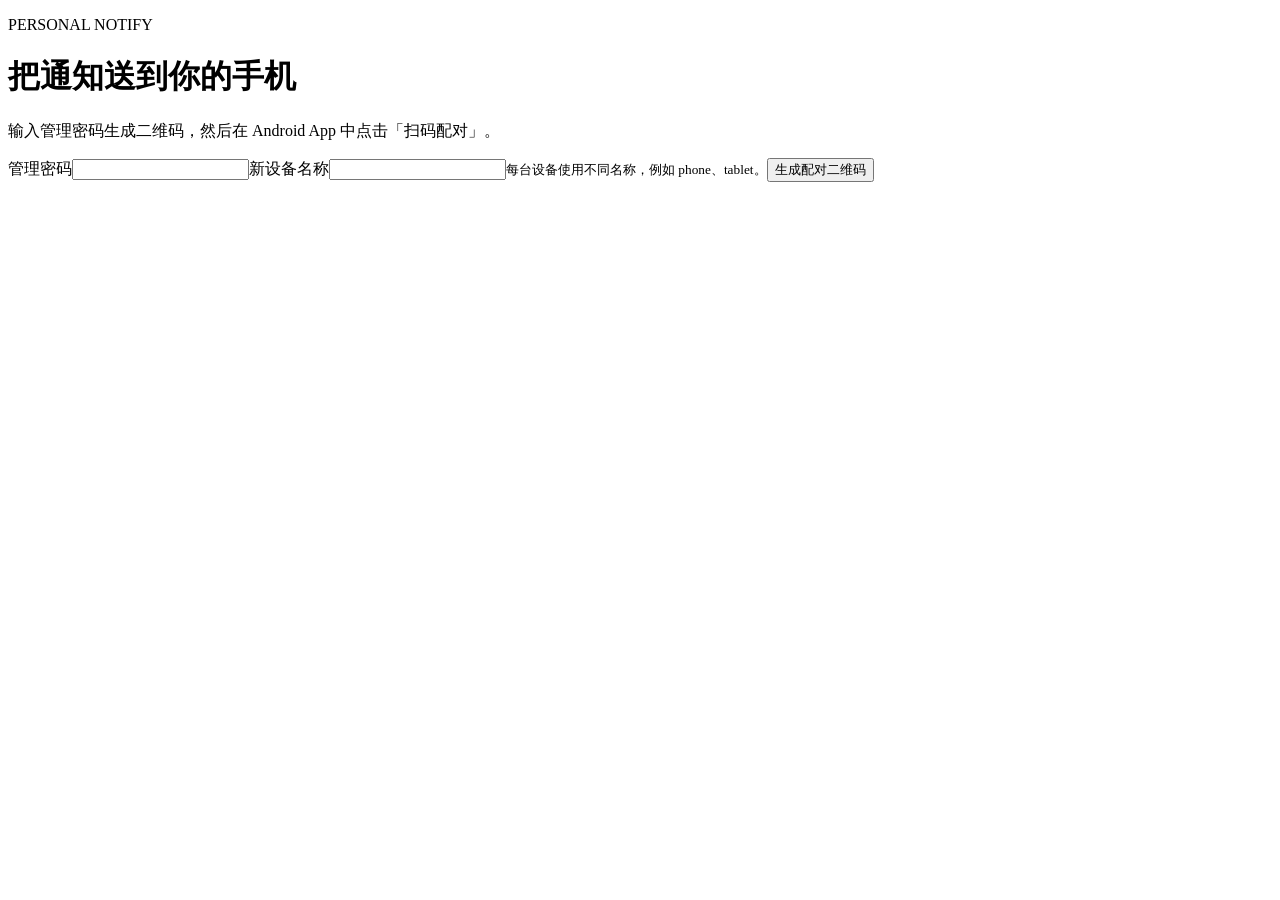
==== server/web/index.html @ b44c4c2d "feat: add personal notification app and server with CI and GHCR publishing" ====
<!doctype html>
<html lang="zh-CN"><head><meta charset="utf-8"><meta name="viewport" content="width=device-width,initial-scale=1"><title>Personal Notify · 设备配对</title><link rel="stylesheet" href="/pair.css"><script src="/pair.js" defer></script></head>
<body><main><p class="eyebrow">PERSONAL NOTIFY</p><h1>把通知送到你的手机</h1><p>输入管理密码生成二维码，然后在 Android App 中点击「扫码配对」。</p><form id="pair"><label for="password">管理密码</label><input id="password" type="password" autocomplete="current-password" required maxlength="256"><label for="device">新设备名称</label><input id="device" required pattern="[A-Za-z0-9_-]{1,64}" maxlength="64"><small>每台设备使用不同名称，例如 phone、tablet。</small><button id="generate">生成配对二维码</button></form><p id="status" role="status" aria-live="polite"></p><section id="result" hidden><img id="qr" alt="一次性设备配对二维码"><p id="expiry"></p><small>二维码仅供自己扫描，请勿分享。失效后可重新生成。</small></section></main></body></html>
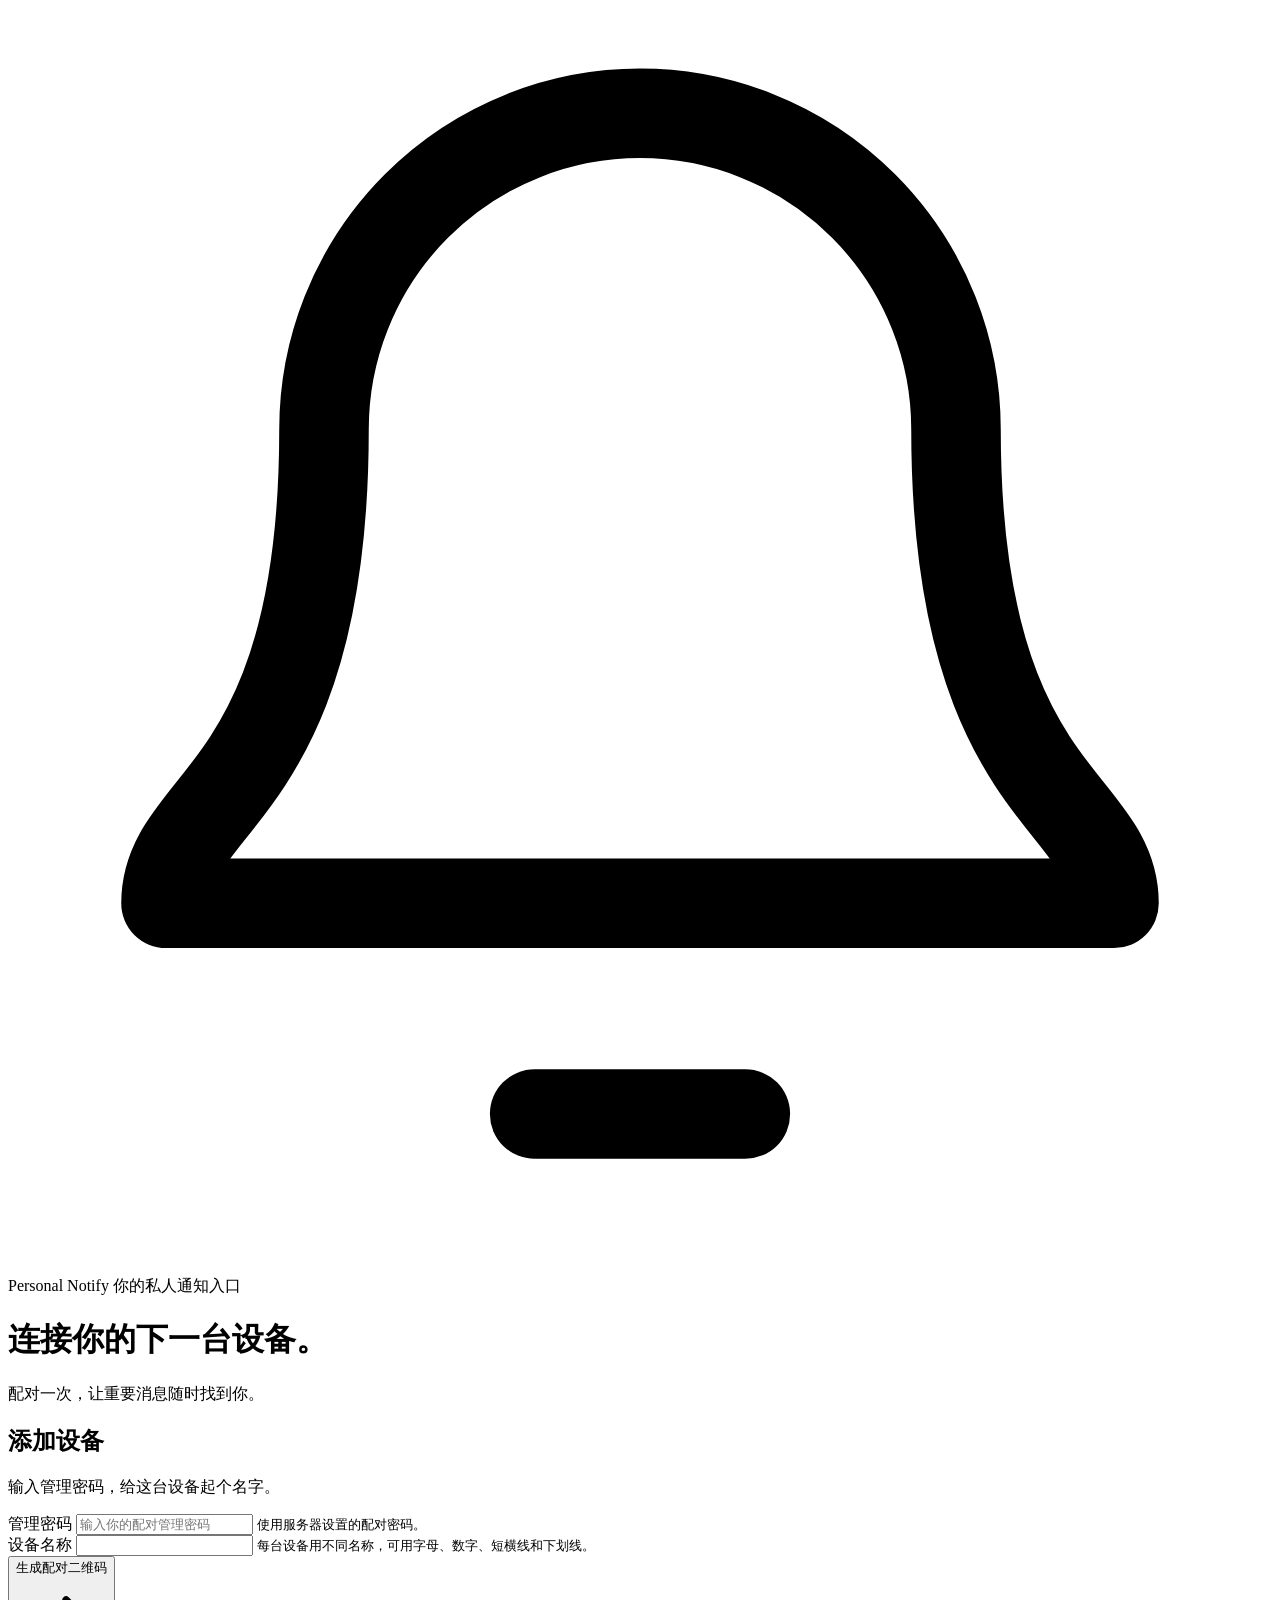
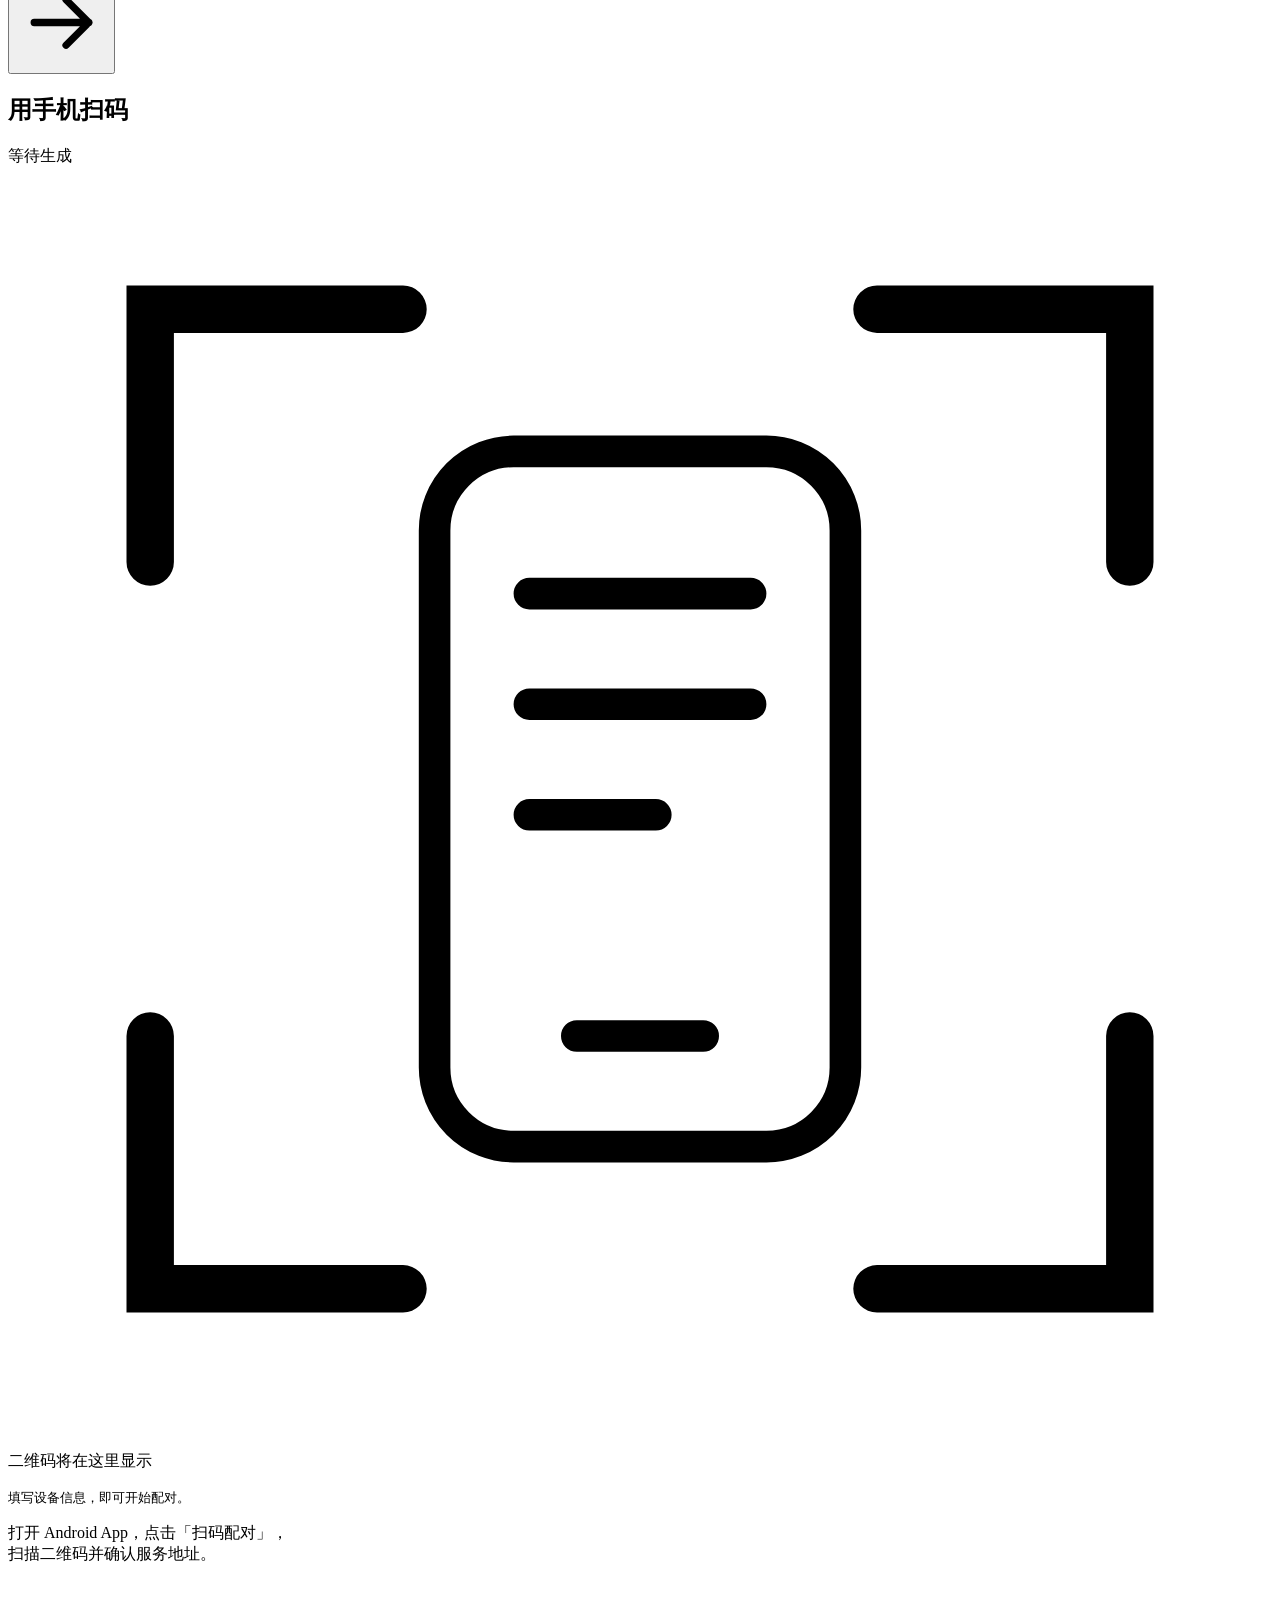
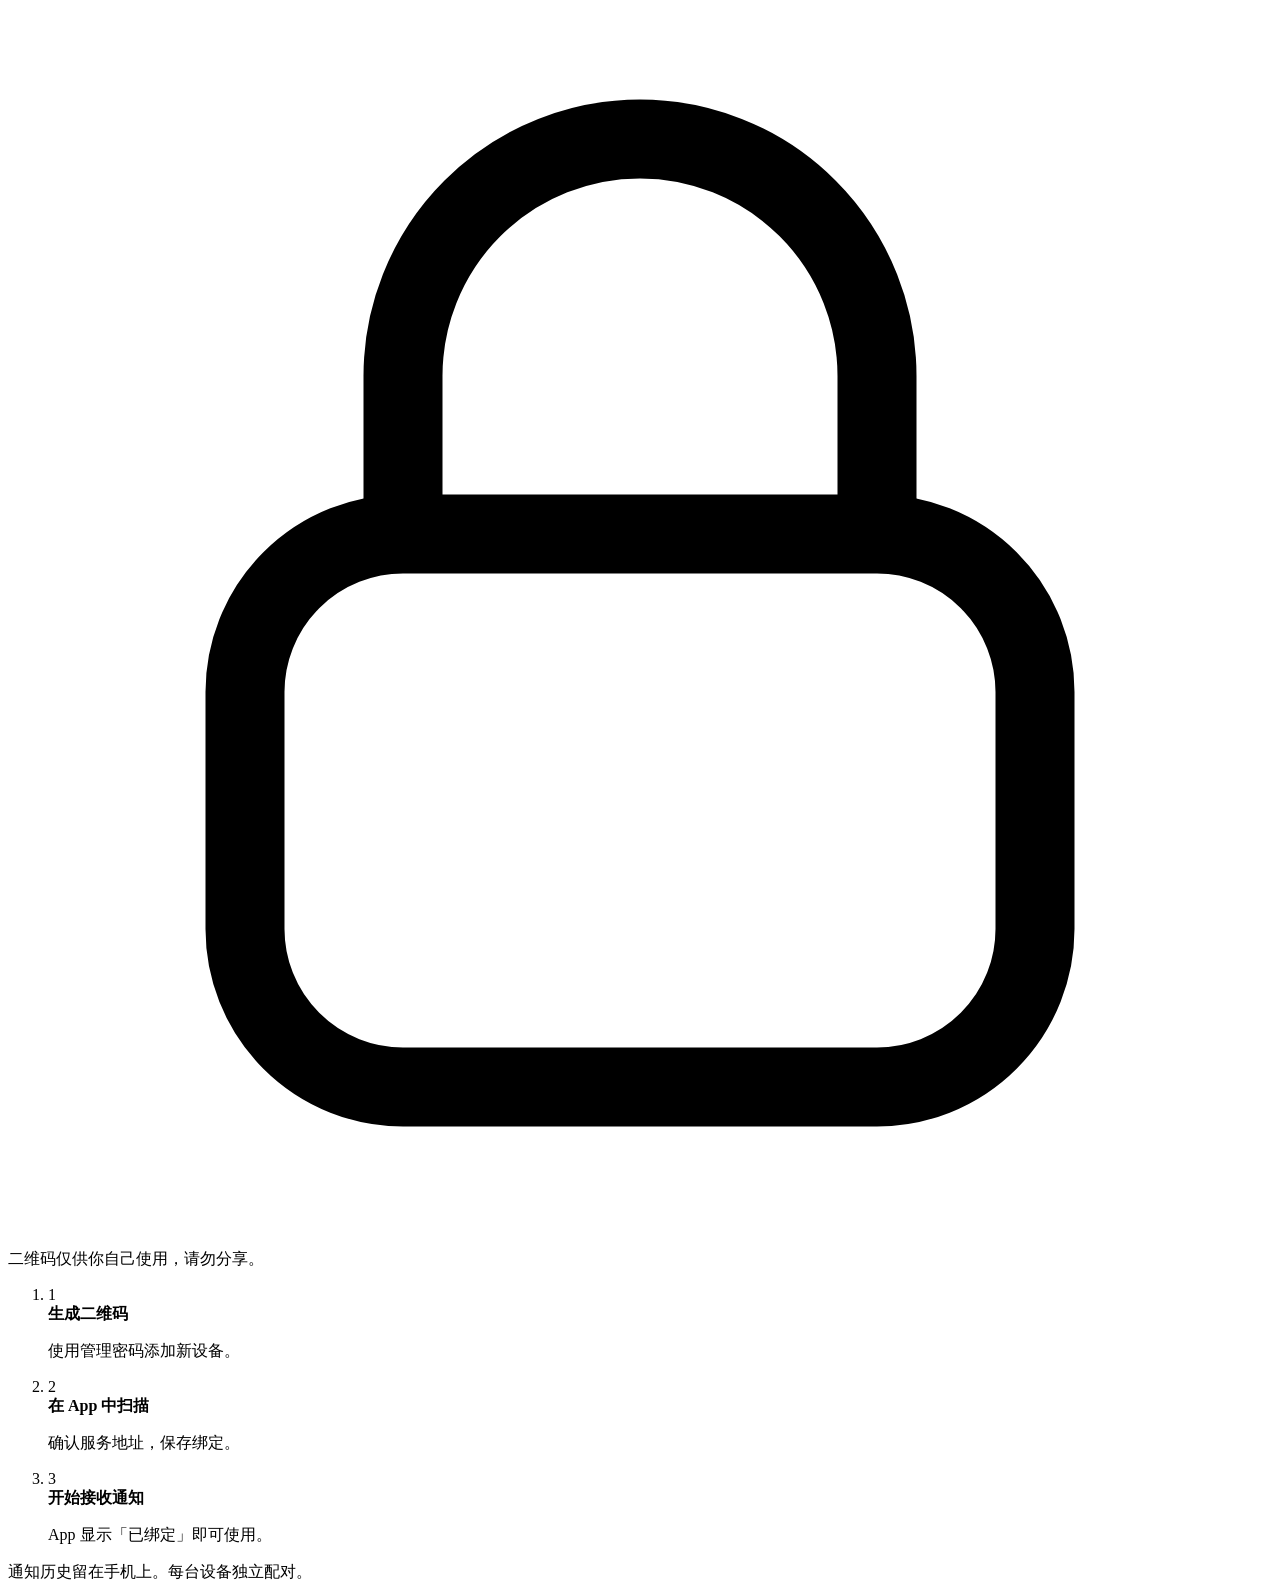
==== commit e2d38433: "feat: refresh device pairing web UI" ====
--- a/server/web/index.html
+++ b/server/web/index.html
@@ -1,3 +1,69 @@
 <!doctype html>
-<html lang="zh-CN"><head><meta charset="utf-8"><meta name="viewport" content="width=device-width,initial-scale=1"><title>Personal Notify · 设备配对</title><link rel="stylesheet" href="/pair.css"><script src="/pair.js" defer></script></head>
-<body><main><p class="eyebrow">PERSONAL NOTIFY</p><h1>把通知送到你的手机</h1><p>输入管理密码生成二维码，然后在 Android App 中点击「扫码配对」。</p><form id="pair"><label for="password">管理密码</label><input id="password" type="password" autocomplete="current-password" required maxlength="256"><label for="device">新设备名称</label><input id="device" required pattern="[A-Za-z0-9_-]{1,64}" maxlength="64"><small>每台设备使用不同名称，例如 phone、tablet。</small><button id="generate">生成配对二维码</button></form><p id="status" role="status" aria-live="polite"></p><section id="result" hidden><img id="qr" alt="一次性设备配对二维码"><p id="expiry"></p><small>二维码仅供自己扫描，请勿分享。失效后可重新生成。</small></section></main></body></html>
+<html lang="zh-CN">
+<head>
+  <meta charset="utf-8">
+  <meta name="viewport" content="width=device-width,initial-scale=1">
+  <meta name="theme-color" content="#f0f5fc">
+  <title>设备配对 · Personal Notify</title>
+  <link rel="stylesheet" href="/pair.css">
+  <script src="/pair.js" defer></script>
+</head>
+<body>
+  <div class="page">
+    <header class="brand">
+      <span class="brand-icon" aria-hidden="true"><svg viewBox="0 0 24 24" fill="none"><path d="M18 8a6 6 0 0 0-12 0c0 7-3 7-3 9h18c0-2-3-2-3-9Z" stroke="currentColor" stroke-width="1.7" stroke-linejoin="round"/><path d="M10 21h4" stroke="currentColor" stroke-width="1.7" stroke-linecap="round"/></svg></span>
+      <span>Personal Notify</span>
+      <span class="brand-caption">你的私人通知入口</span>
+    </header>
+    <main>
+      <div class="intro">
+        <h1>连接你的下一台设备。</h1>
+        <p>配对一次，让重要消息随时找到你。</p>
+      </div>
+      <div class="pairing-panel">
+        <section class="setup" aria-labelledby="setup-title">
+          <h2 id="setup-title">添加设备</h2>
+          <p class="section-description">输入管理密码，给这台设备起个名字。</p>
+          <form id="pair">
+            <div class="field">
+              <label for="password">管理密码</label>
+              <input id="password" type="password" autocomplete="current-password" placeholder="输入你的配对管理密码" required maxlength="256" aria-describedby="password-help">
+              <small id="password-help">使用服务器设置的配对密码。</small>
+            </div>
+            <div class="field">
+              <label for="device">设备名称</label>
+              <input id="device" required pattern="[A-Za-z0-9_-]{1,64}" maxlength="64" spellcheck="false" autocomplete="off" aria-describedby="device-help">
+              <small id="device-help">每台设备用不同名称，可用字母、数字、短横线和下划线。</small>
+            </div>
+            <button id="generate" type="submit"><span>生成配对二维码</span><svg viewBox="0 0 20 20" fill="none" aria-hidden="true"><path d="M4 10h12m-5-5 5 5-5 5" stroke="currentColor" stroke-width="1.6" stroke-linecap="round" stroke-linejoin="round"/></svg></button>
+            <p id="status" role="status" aria-live="polite" aria-atomic="true"></p>
+          </form>
+        </section>
+        <section class="scan" aria-labelledby="scan-title">
+          <div class="scan-heading"><h2 id="scan-title">用手机扫码</h2><span id="scan-state" class="state">等待生成</span></div>
+          <div class="qr-space">
+            <div id="empty" class="empty">
+              <div class="scan-placeholder" aria-hidden="true"><svg viewBox="0 0 80 80" fill="none"><path d="M25 9H9v16m46-16h16v16M9 55v16h16m46-16v16H55" stroke="currentColor" stroke-width="3" stroke-linecap="round"/><rect x="27" y="18" width="26" height="44" rx="5" stroke="currentColor" stroke-width="2"/><path d="M36 55h8M33 27h14m-14 7h14m-14 7h8" stroke="currentColor" stroke-width="2" stroke-linecap="round"/></svg></div>
+              <p>二维码将在这里显示</p>
+              <small>填写设备信息，即可开始配对。</small>
+            </div>
+            <div id="result" hidden>
+              <div class="qr-frame"><img id="qr" alt="一次性设备配对二维码"></div>
+              <p id="paired-device" class="paired-device"></p>
+              <p id="expiry" class="expiry"></p>
+            </div>
+          </div>
+          <p class="scan-instruction">打开 Android App，点击「扫码配对」，<br>扫描二维码并确认服务地址。</p>
+          <p class="privacy-note"><svg viewBox="0 0 16 16" fill="none" aria-hidden="true"><rect x="3" y="7" width="10" height="7" rx="2" stroke="currentColor"/><path d="M5 7V5a3 3 0 0 1 6 0v2" stroke="currentColor"/></svg>二维码仅供你自己使用，请勿分享。</p>
+        </section>
+      </div>
+      <ol class="steps" aria-label="配对步骤">
+        <li><span class="step-number">1</span><div><strong>生成二维码</strong><p>使用管理密码添加新设备。</p></div></li>
+        <li><span class="step-number">2</span><div><strong>在 App 中扫描</strong><p>确认服务地址，保存绑定。</p></div></li>
+        <li><span class="step-number">3</span><div><strong>开始接收通知</strong><p>App 显示「已绑定」即可使用。</p></div></li>
+      </ol>
+    </main>
+    <footer>通知历史留在手机上。每台设备独立配对。</footer>
+  </div>
+</body>
+</html>
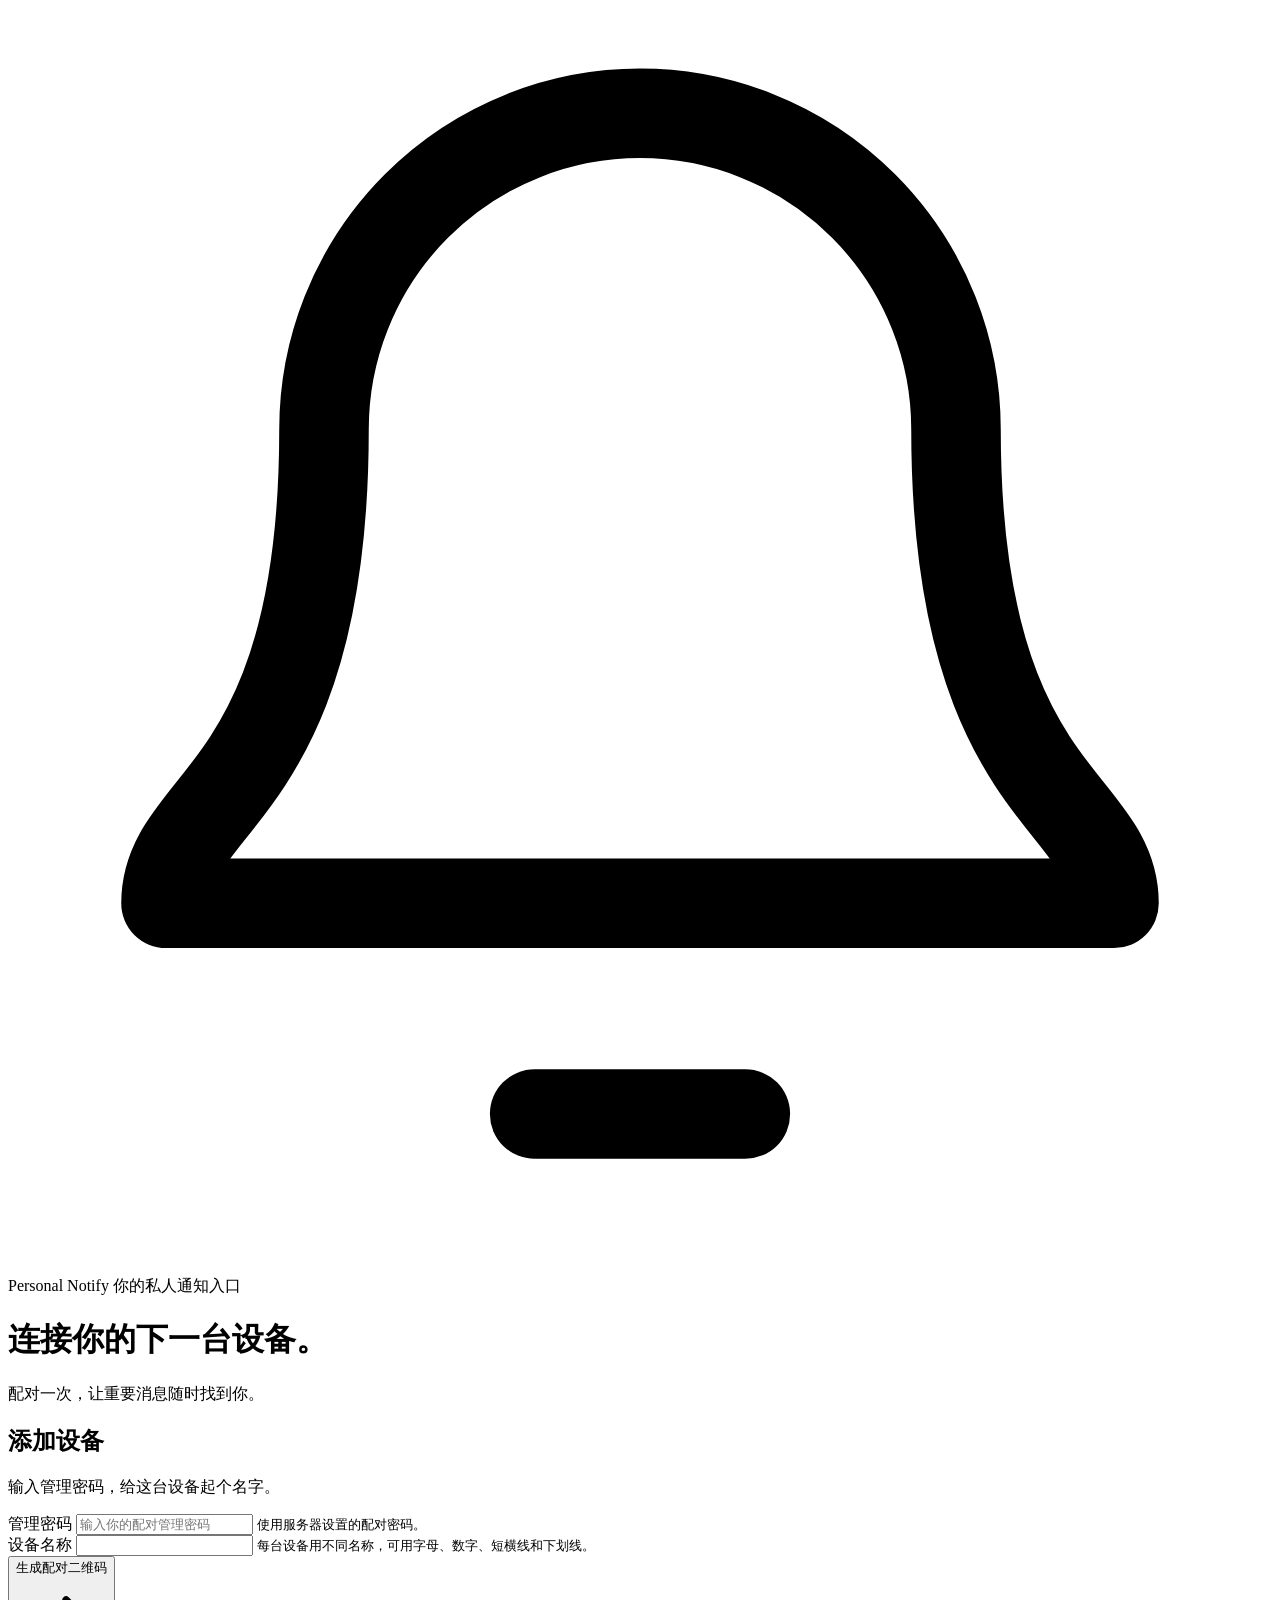
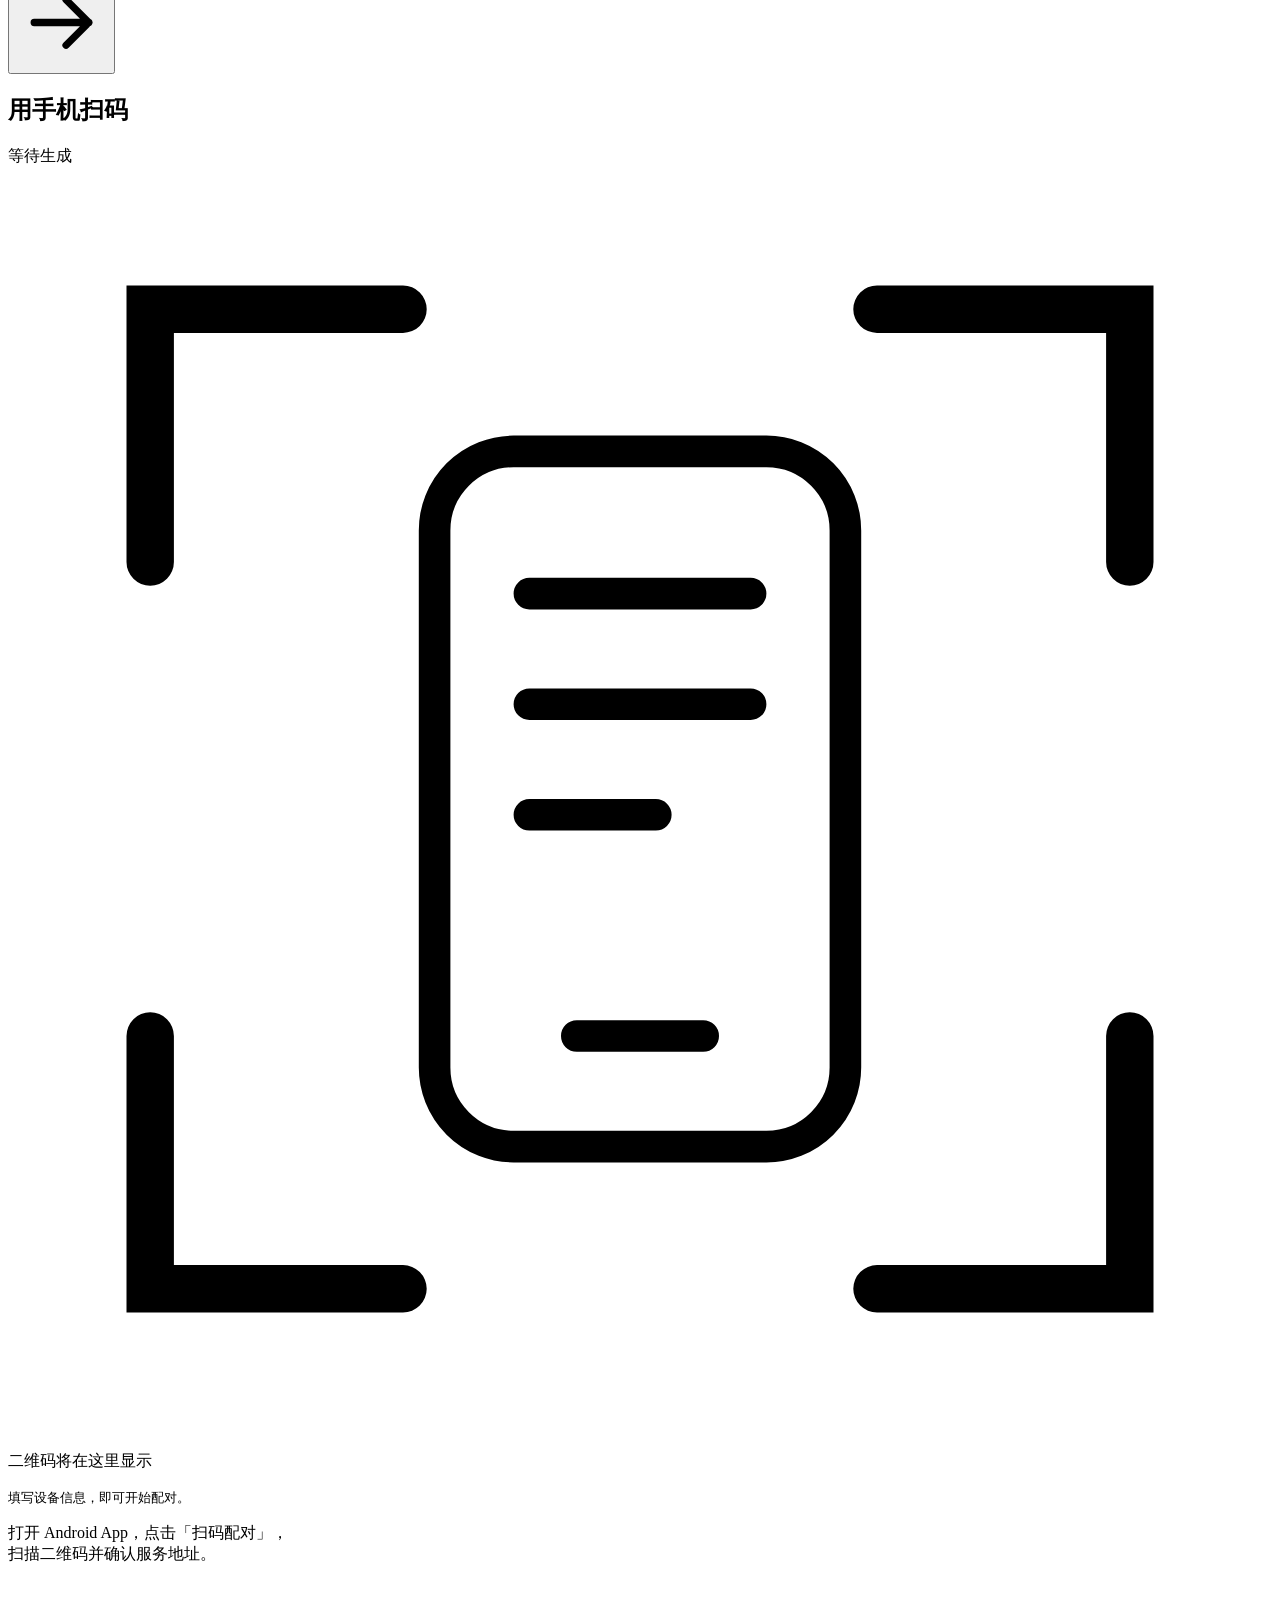
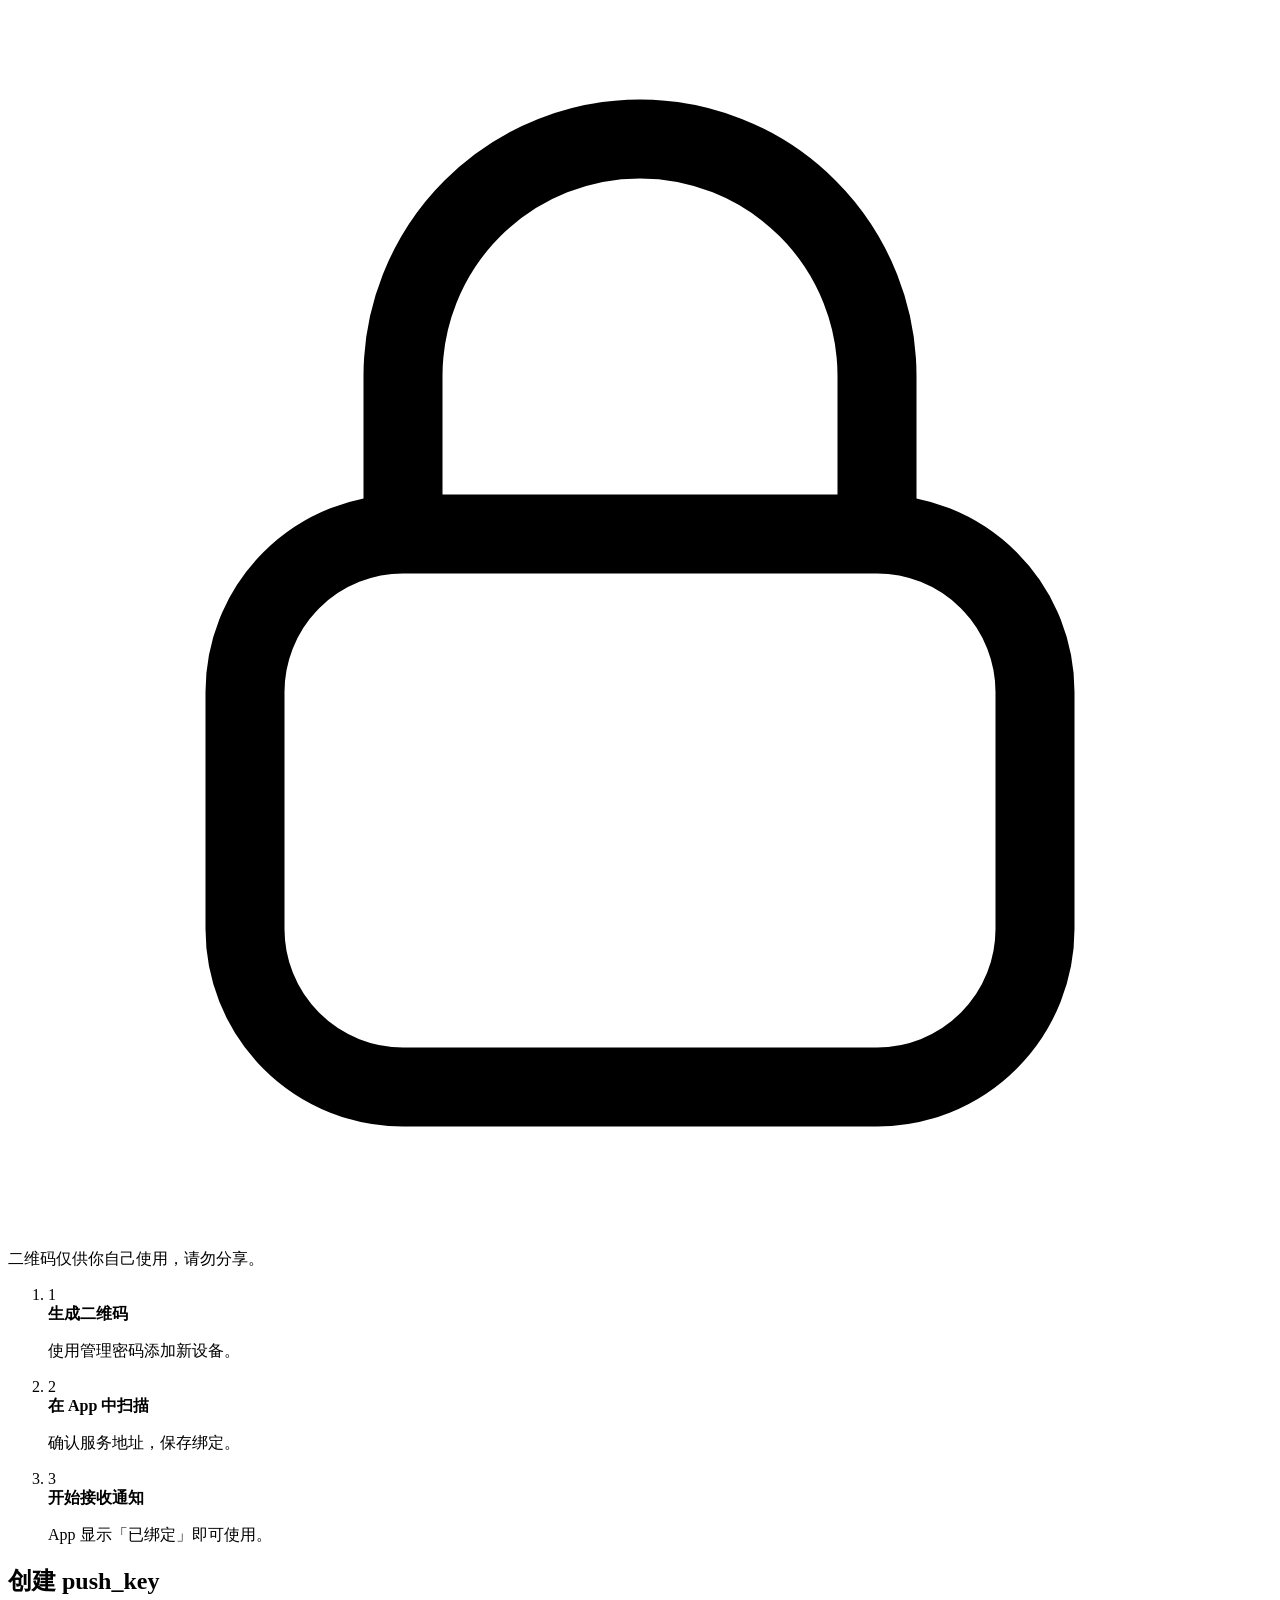
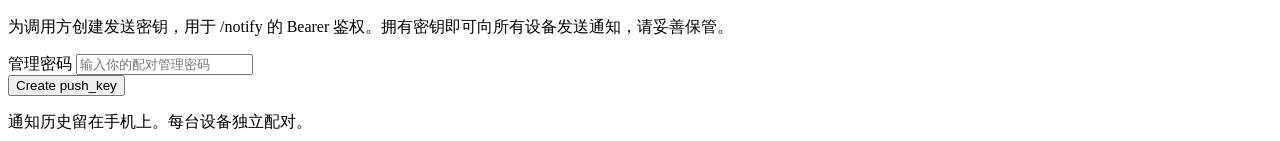
==== commit fdf23026: "feat: create push keys from web dashboard" ====
--- a/server/web/index.html
+++ b/server/web/index.html
@@ -4,7 +4,7 @@
   <meta charset="utf-8">
   <meta name="viewport" content="width=device-width,initial-scale=1">
   <meta name="theme-color" content="#f0f5fc">
-  <title>设备配对 · Personal Notify</title>
+  <title>Dashboard · Personal Notify</title>
   <link rel="stylesheet" href="/pair.css">
   <script src="/pair.js" defer></script>
 </head>
@@ -62,6 +62,24 @@
         <li><span class="step-number">2</span><div><strong>在 App 中扫描</strong><p>确认服务地址，保存绑定。</p></div></li>
         <li><span class="step-number">3</span><div><strong>开始接收通知</strong><p>App 显示「已绑定」即可使用。</p></div></li>
       </ol>
+      <section class="push-panel" aria-labelledby="push-title">
+        <h2 id="push-title">创建 push_key</h2>
+        <p class="section-description">为调用方创建发送密钥，用于 /notify 的 Bearer 鉴权。拥有密钥即可向所有设备发送通知，请妥善保管。</p>
+        <form id="push-key-form">
+          <div class="field">
+            <label for="push-password">管理密码</label>
+            <input id="push-password" type="password" autocomplete="current-password" required maxlength="256" placeholder="输入你的配对管理密码">
+          </div>
+          <button id="create-push-key" type="submit">Create push_key</button>
+        </form>
+        <p id="push-status" role="status" aria-live="polite" aria-atomic="true"></p>
+        <div id="push-result" hidden>
+          <label for="push-key">push_key（仅本次显示）</label>
+          <input id="push-key" readonly autocomplete="off" spellcheck="false" aria-describedby="push-help">
+          <small id="push-help">请立即复制保存，离开页面后无法再次查看。新建密钥不会替换已有密钥。</small>
+          <button id="copy-push-key" type="button">复制密钥</button>
+        </div>
+      </section>
     </main>
     <footer>通知历史留在手机上。每台设备独立配对。</footer>
   </div>
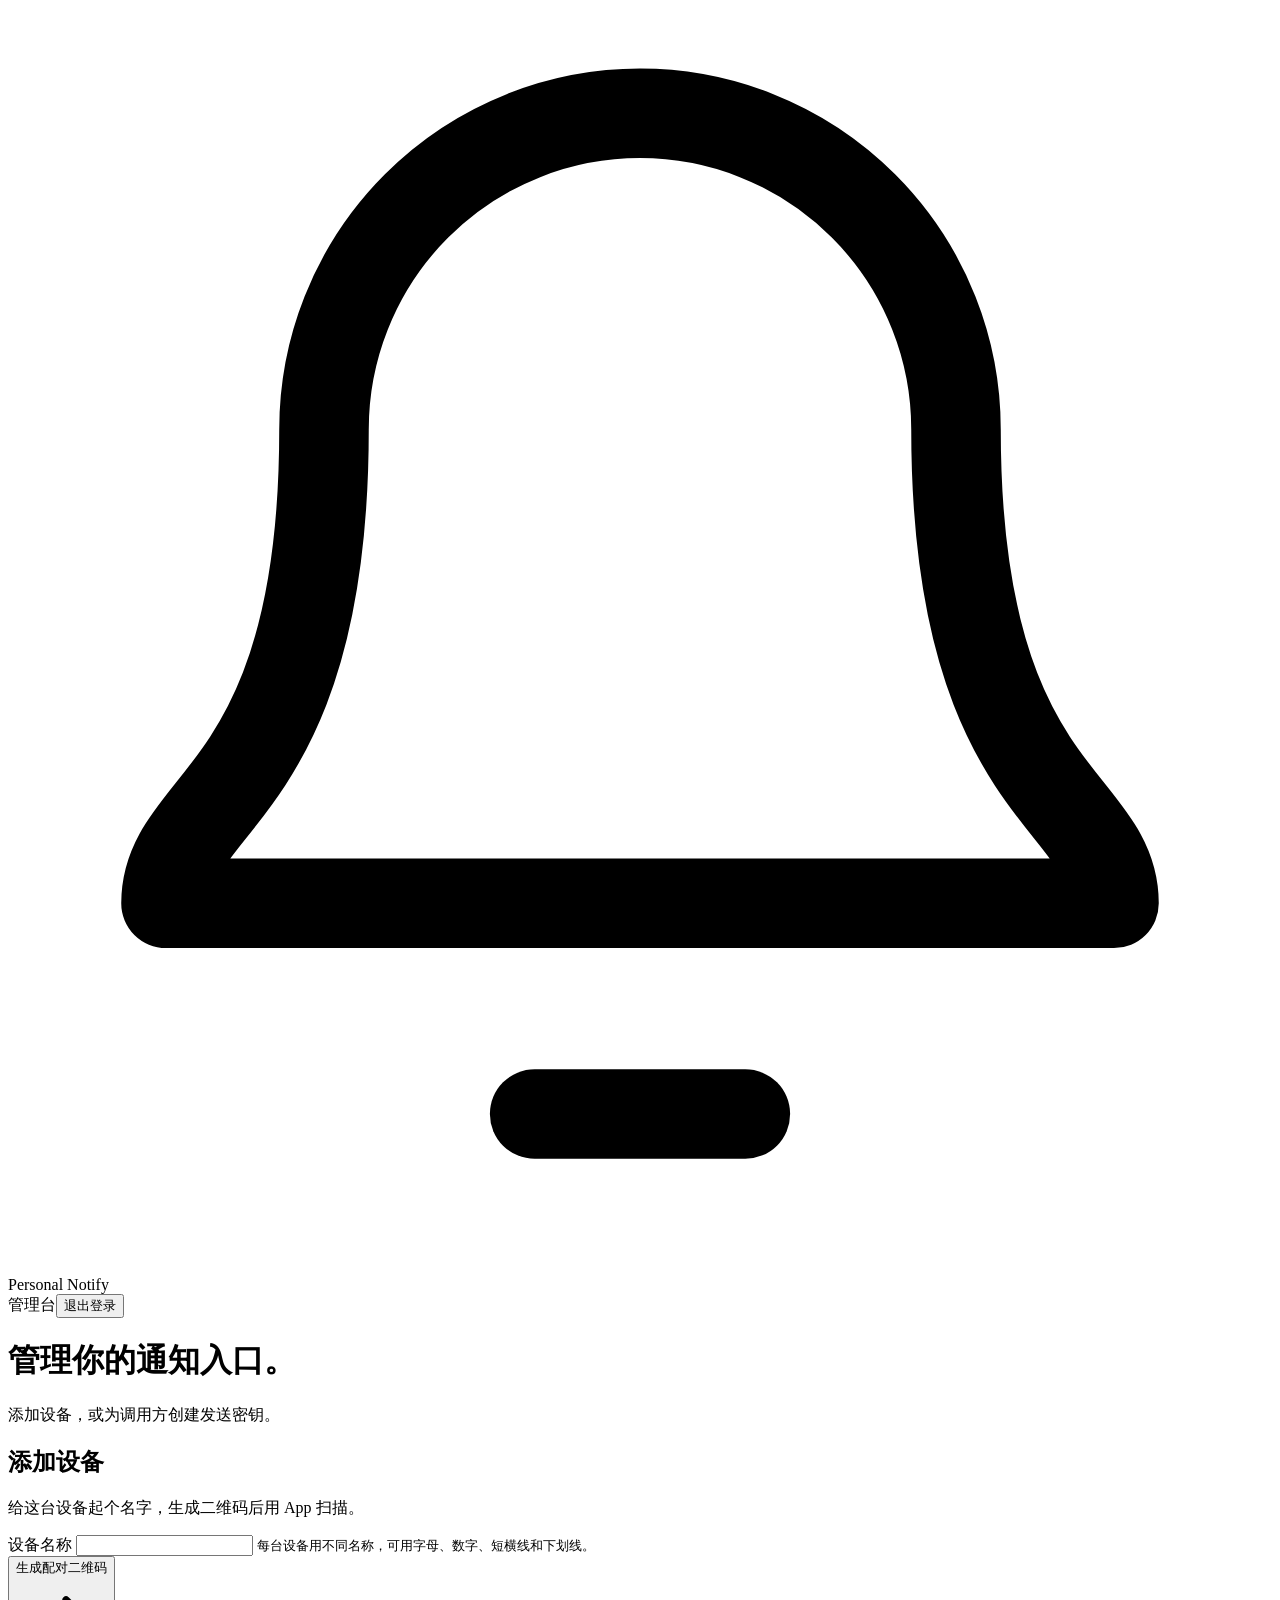
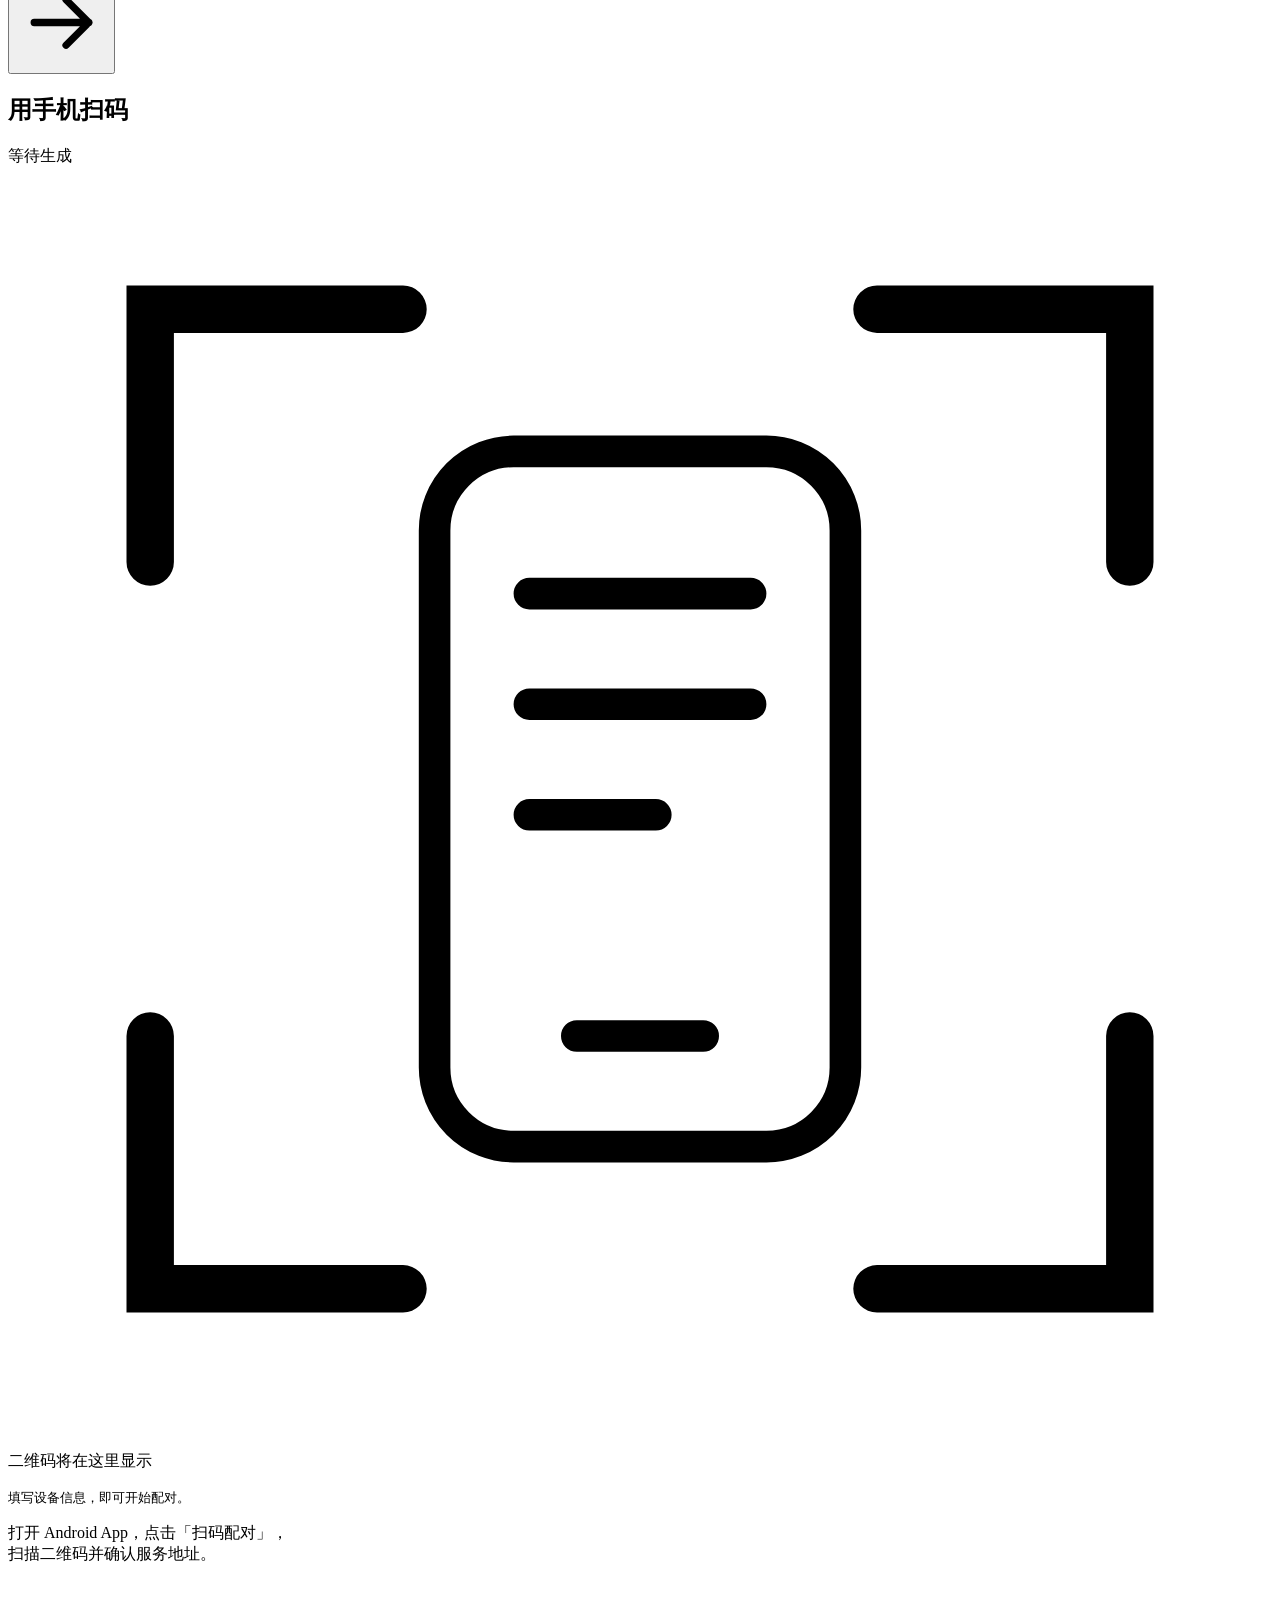
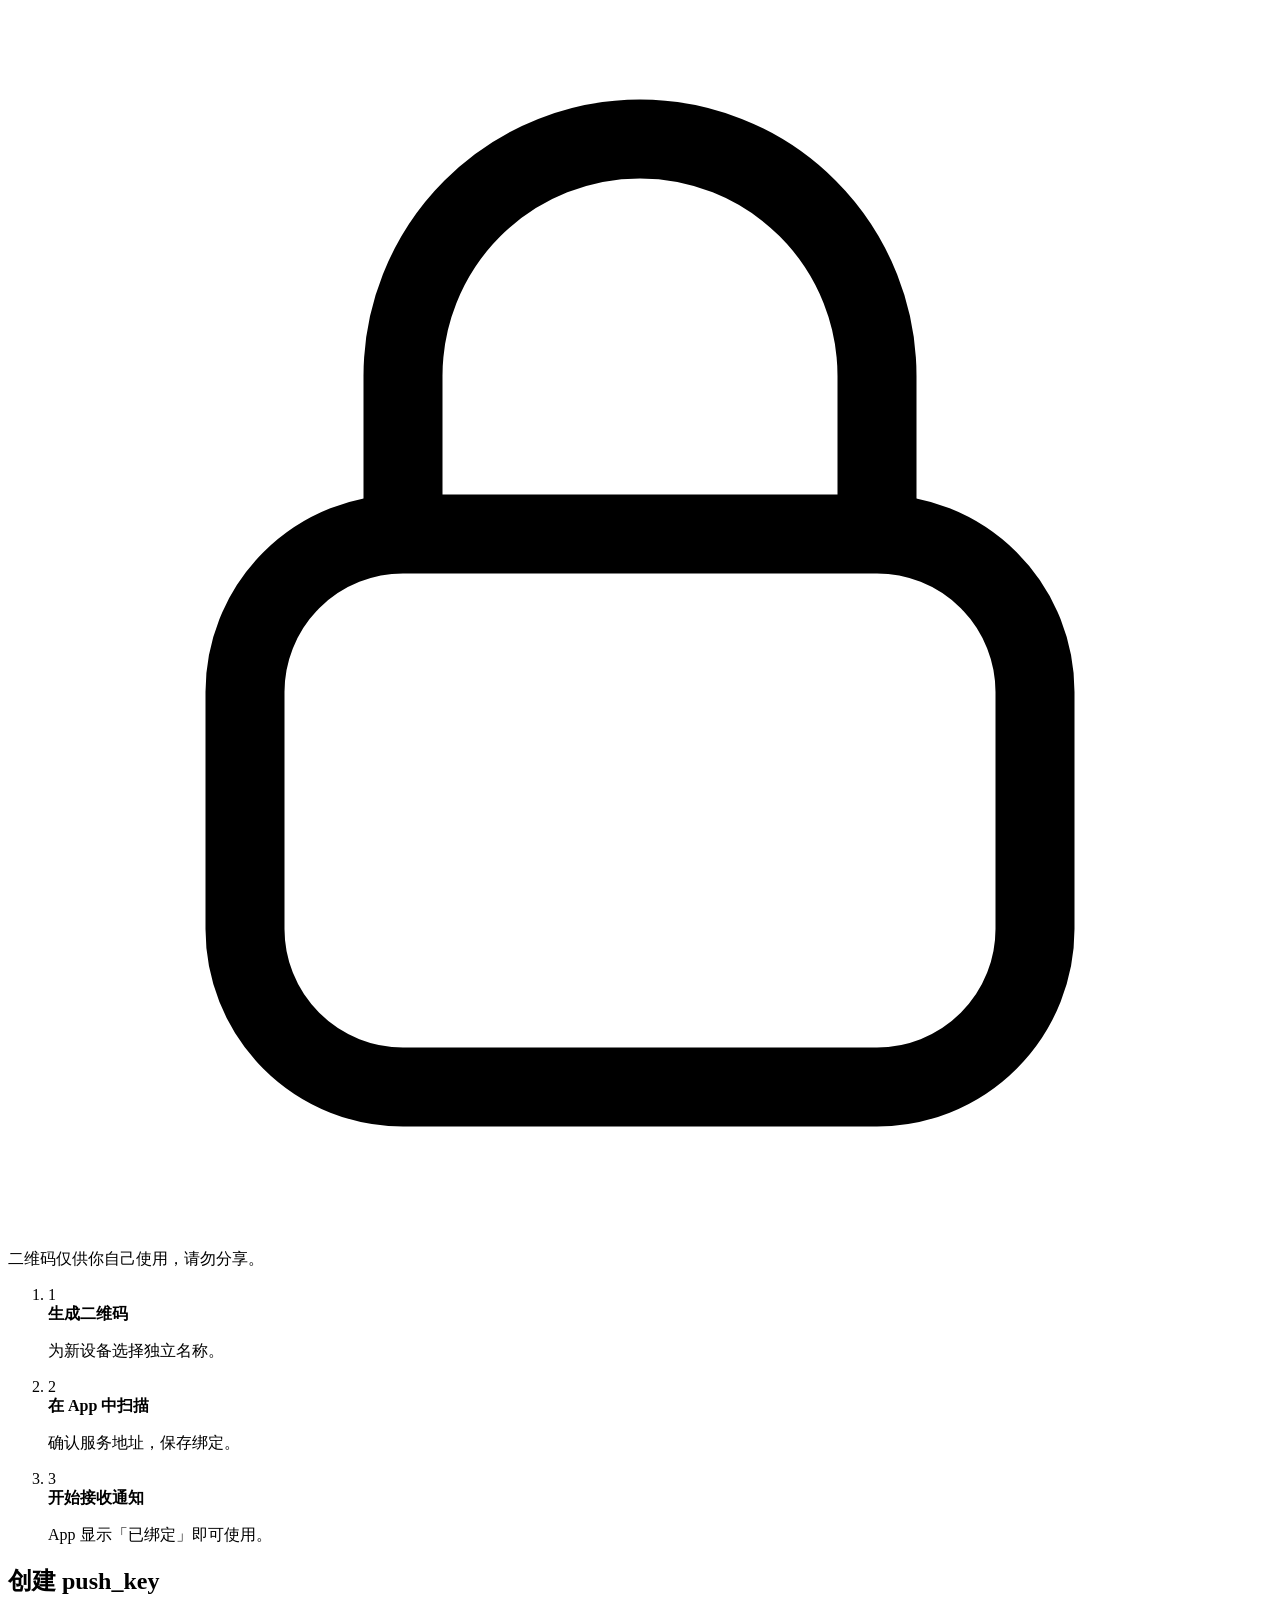
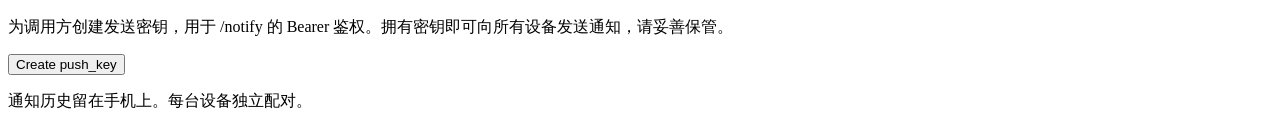
==== commit 4ac894ac: "feat: add authenticated dashboard login" ====
--- a/server/web/index.html
+++ b/server/web/index.html
@@ -13,23 +13,19 @@
     <header class="brand">
       <span class="brand-icon" aria-hidden="true"><svg viewBox="0 0 24 24" fill="none"><path d="M18 8a6 6 0 0 0-12 0c0 7-3 7-3 9h18c0-2-3-2-3-9Z" stroke="currentColor" stroke-width="1.7" stroke-linejoin="round"/><path d="M10 21h4" stroke="currentColor" stroke-width="1.7" stroke-linecap="round"/></svg></span>
       <span>Personal Notify</span>
-      <span class="brand-caption">你的私人通知入口</span>
+      <div class="account"><span>管理台</span><button id="logout" type="button">退出登录</button></div>
     </header>
     <main>
       <div class="intro">
-        <h1>连接你的下一台设备。</h1>
-        <p>配对一次，让重要消息随时找到你。</p>
+        <h1>管理你的通知入口。</h1>
+        <p>添加设备，或为调用方创建发送密钥。</p>
+        <p id="account-status" role="status" aria-live="polite"></p>
       </div>
       <div class="pairing-panel">
         <section class="setup" aria-labelledby="setup-title">
           <h2 id="setup-title">添加设备</h2>
-          <p class="section-description">输入管理密码，给这台设备起个名字。</p>
+          <p class="section-description">给这台设备起个名字，生成二维码后用 App 扫描。</p>
           <form id="pair">
-            <div class="field">
-              <label for="password">管理密码</label>
-              <input id="password" type="password" autocomplete="current-password" placeholder="输入你的配对管理密码" required maxlength="256" aria-describedby="password-help">
-              <small id="password-help">使用服务器设置的配对密码。</small>
-            </div>
             <div class="field">
               <label for="device">设备名称</label>
               <input id="device" required pattern="[A-Za-z0-9_-]{1,64}" maxlength="64" spellcheck="false" autocomplete="off" aria-describedby="device-help">
@@ -58,7 +54,7 @@
         </section>
       </div>
       <ol class="steps" aria-label="配对步骤">
-        <li><span class="step-number">1</span><div><strong>生成二维码</strong><p>使用管理密码添加新设备。</p></div></li>
+        <li><span class="step-number">1</span><div><strong>生成二维码</strong><p>为新设备选择独立名称。</p></div></li>
         <li><span class="step-number">2</span><div><strong>在 App 中扫描</strong><p>确认服务地址，保存绑定。</p></div></li>
         <li><span class="step-number">3</span><div><strong>开始接收通知</strong><p>App 显示「已绑定」即可使用。</p></div></li>
       </ol>
@@ -66,10 +62,6 @@
         <h2 id="push-title">创建 push_key</h2>
         <p class="section-description">为调用方创建发送密钥，用于 /notify 的 Bearer 鉴权。拥有密钥即可向所有设备发送通知，请妥善保管。</p>
         <form id="push-key-form">
-          <div class="field">
-            <label for="push-password">管理密码</label>
-            <input id="push-password" type="password" autocomplete="current-password" required maxlength="256" placeholder="输入你的配对管理密码">
-          </div>
           <button id="create-push-key" type="submit">Create push_key</button>
         </form>
         <p id="push-status" role="status" aria-live="polite" aria-atomic="true"></p>
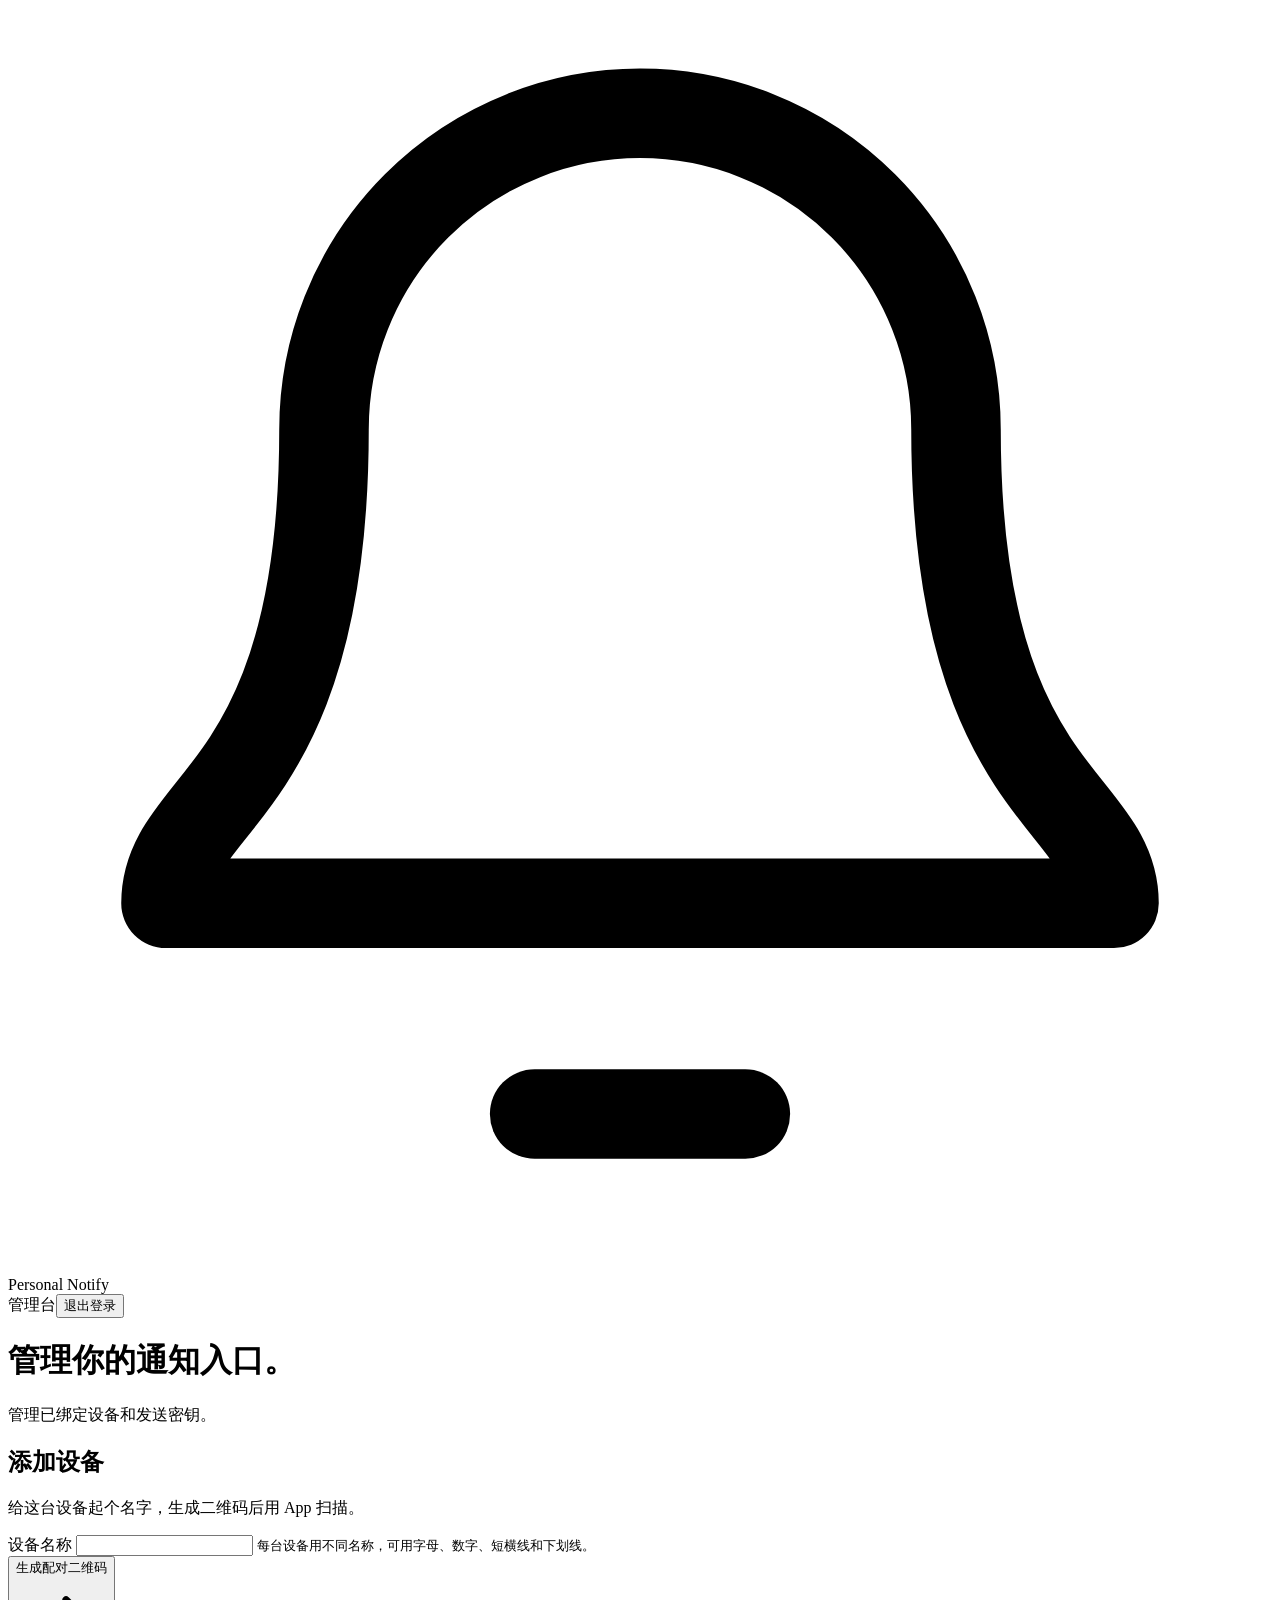
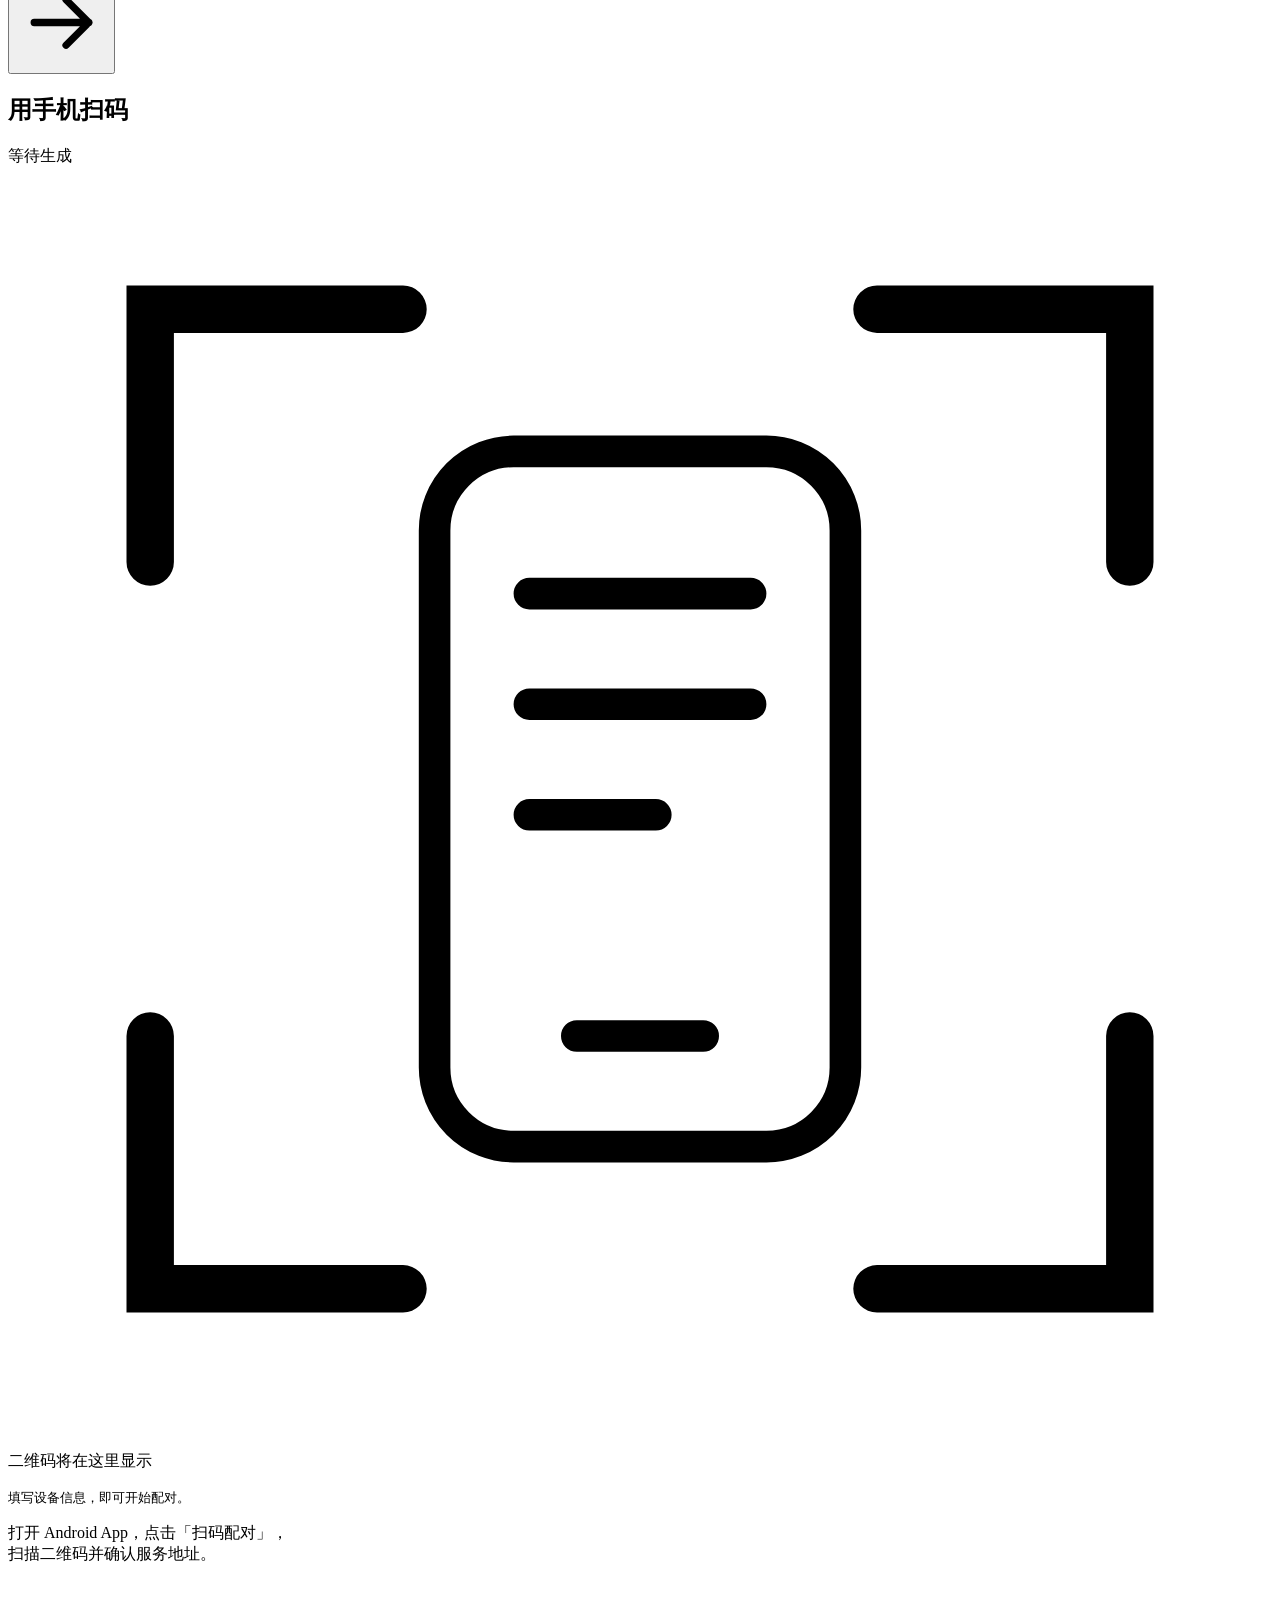
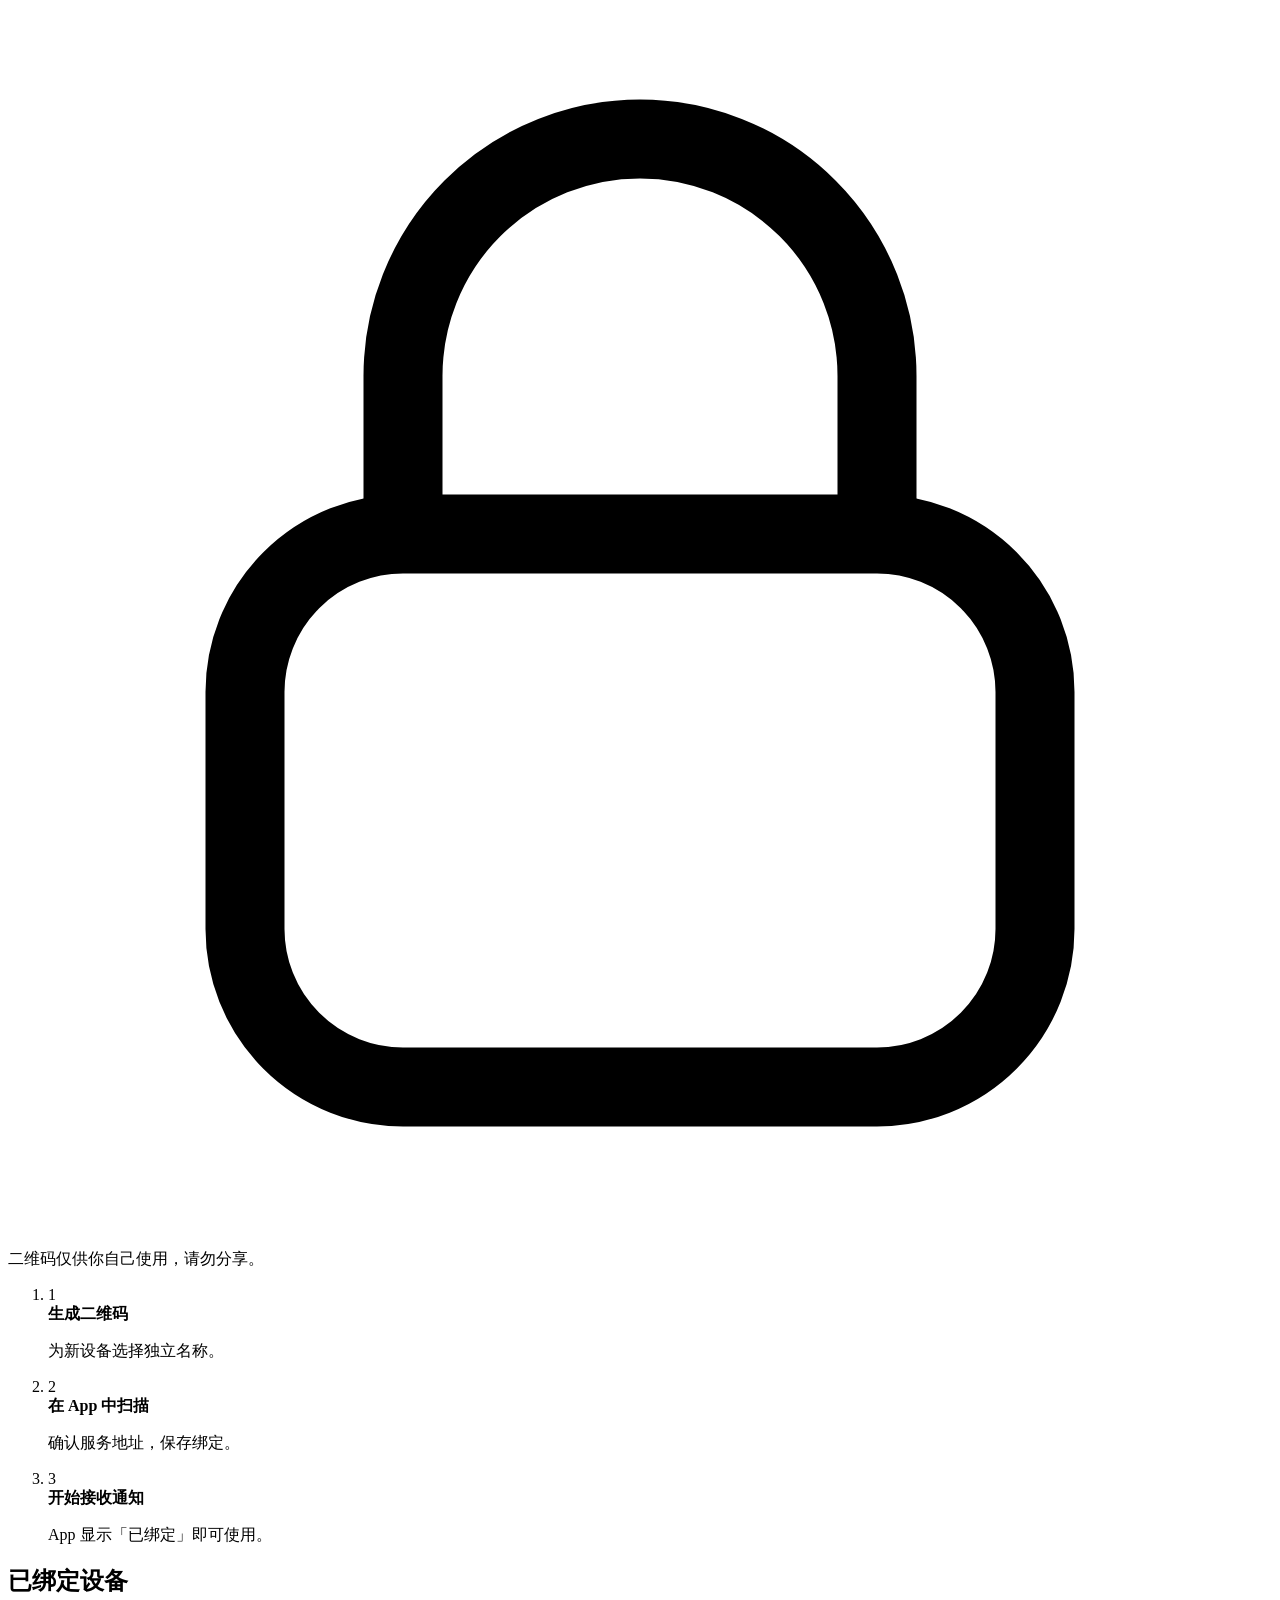
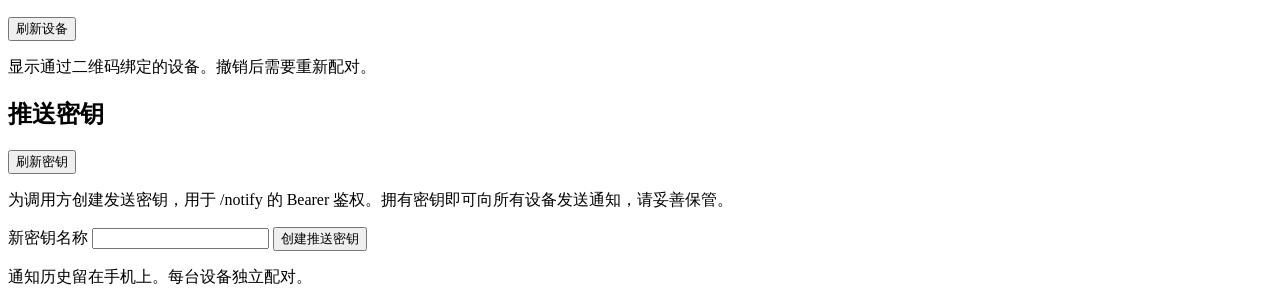
==== commit 7e1e6fb0: "feat: manage paired devices and push keys in dashboard" ====
--- a/server/web/index.html
+++ b/server/web/index.html
@@ -18,7 +18,7 @@
     <main>
       <div class="intro">
         <h1>管理你的通知入口。</h1>
-        <p>添加设备，或为调用方创建发送密钥。</p>
+        <p>管理已绑定设备和发送密钥。</p>
         <p id="account-status" role="status" aria-live="polite"></p>
       </div>
       <div class="pairing-panel">
@@ -58,11 +58,27 @@
         <li><span class="step-number">2</span><div><strong>在 App 中扫描</strong><p>确认服务地址，保存绑定。</p></div></li>
         <li><span class="step-number">3</span><div><strong>开始接收通知</strong><p>App 显示「已绑定」即可使用。</p></div></li>
       </ol>
+      <section class="push-panel" aria-labelledby="devices-title">
+        <div class="management-heading">
+          <h2 id="devices-title">已绑定设备</h2>
+          <button id="refresh-devices" type="button">刷新设备</button>
+        </div>
+        <p class="section-description">显示通过二维码绑定的设备。撤销后需要重新配对。</p>
+        <ul id="paired-devices-list" class="management-list"></ul>
+        <p id="devices-status" role="status"></p>
+      </section>
       <section class="push-panel" aria-labelledby="push-title">
-        <h2 id="push-title">创建 push_key</h2>
+        <div class="management-heading">
+          <h2 id="push-title">推送密钥</h2>
+          <button id="refresh-keys" type="button">刷新密钥</button>
+        </div>
+        <ul id="push-keys-list" class="management-list"></ul>
+        <p id="keys-status" role="status"></p>
         <p class="section-description">为调用方创建发送密钥，用于 /notify 的 Bearer 鉴权。拥有密钥即可向所有设备发送通知，请妥善保管。</p>
         <form id="push-key-form">
-          <button id="create-push-key" type="submit">Create push_key</button>
+          <label for="push-key-name">新密钥名称</label>
+          <input id="push-key-name" required maxlength="80" autocomplete="off">
+          <button id="create-push-key" type="submit">创建推送密钥</button>
         </form>
         <p id="push-status" role="status" aria-live="polite" aria-atomic="true"></p>
         <div id="push-result" hidden>
